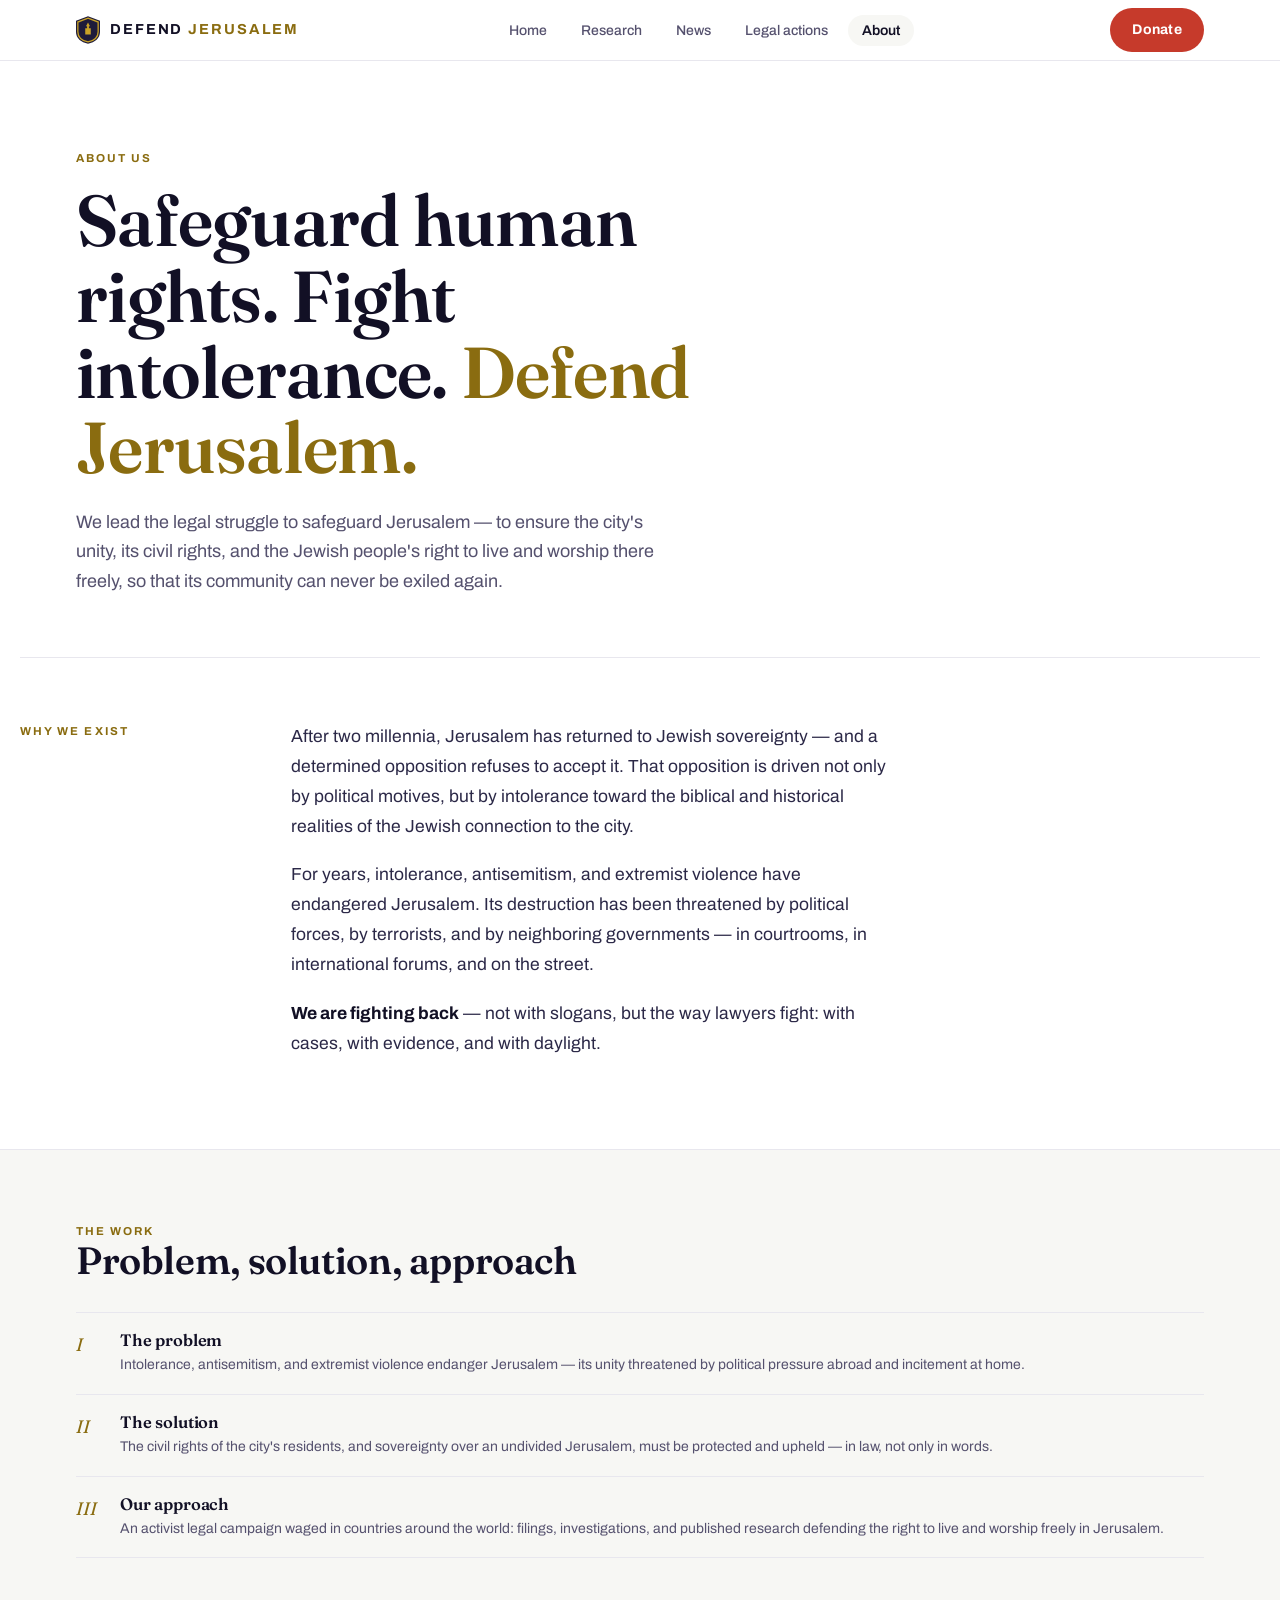
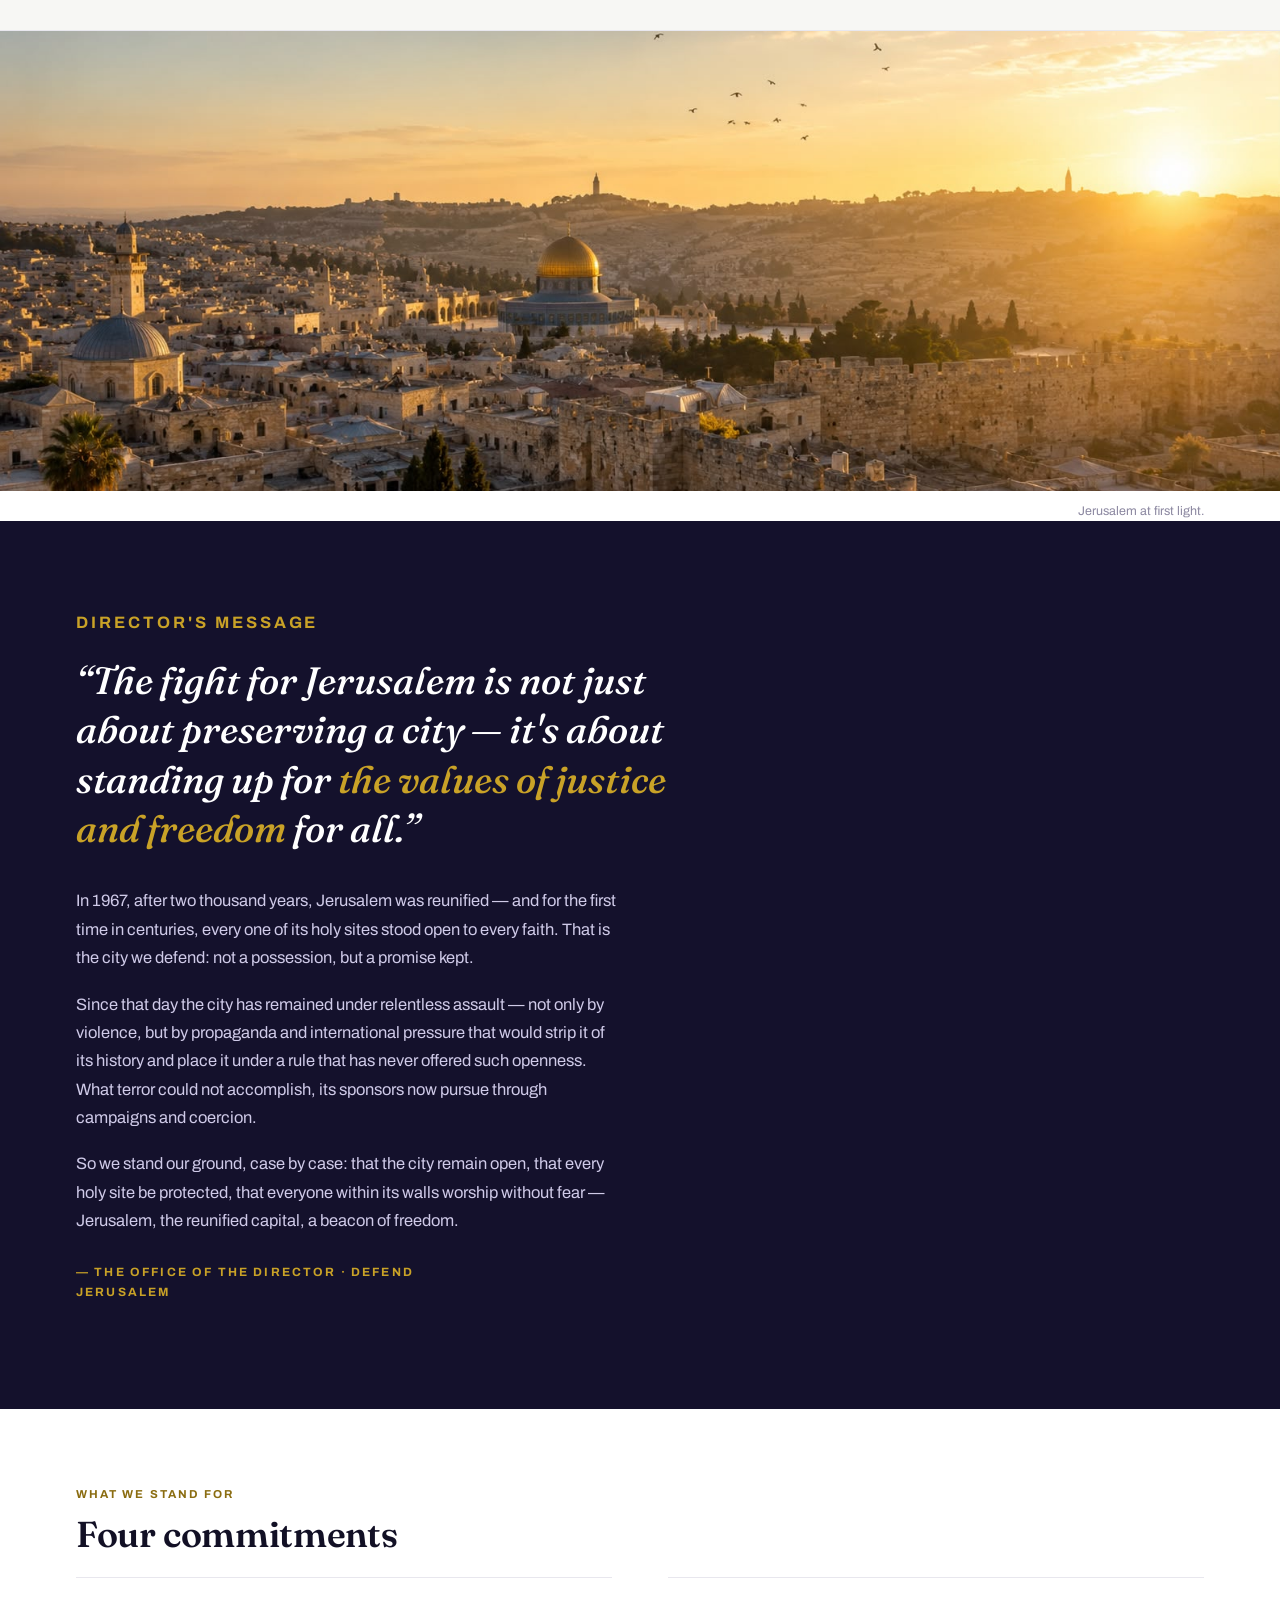
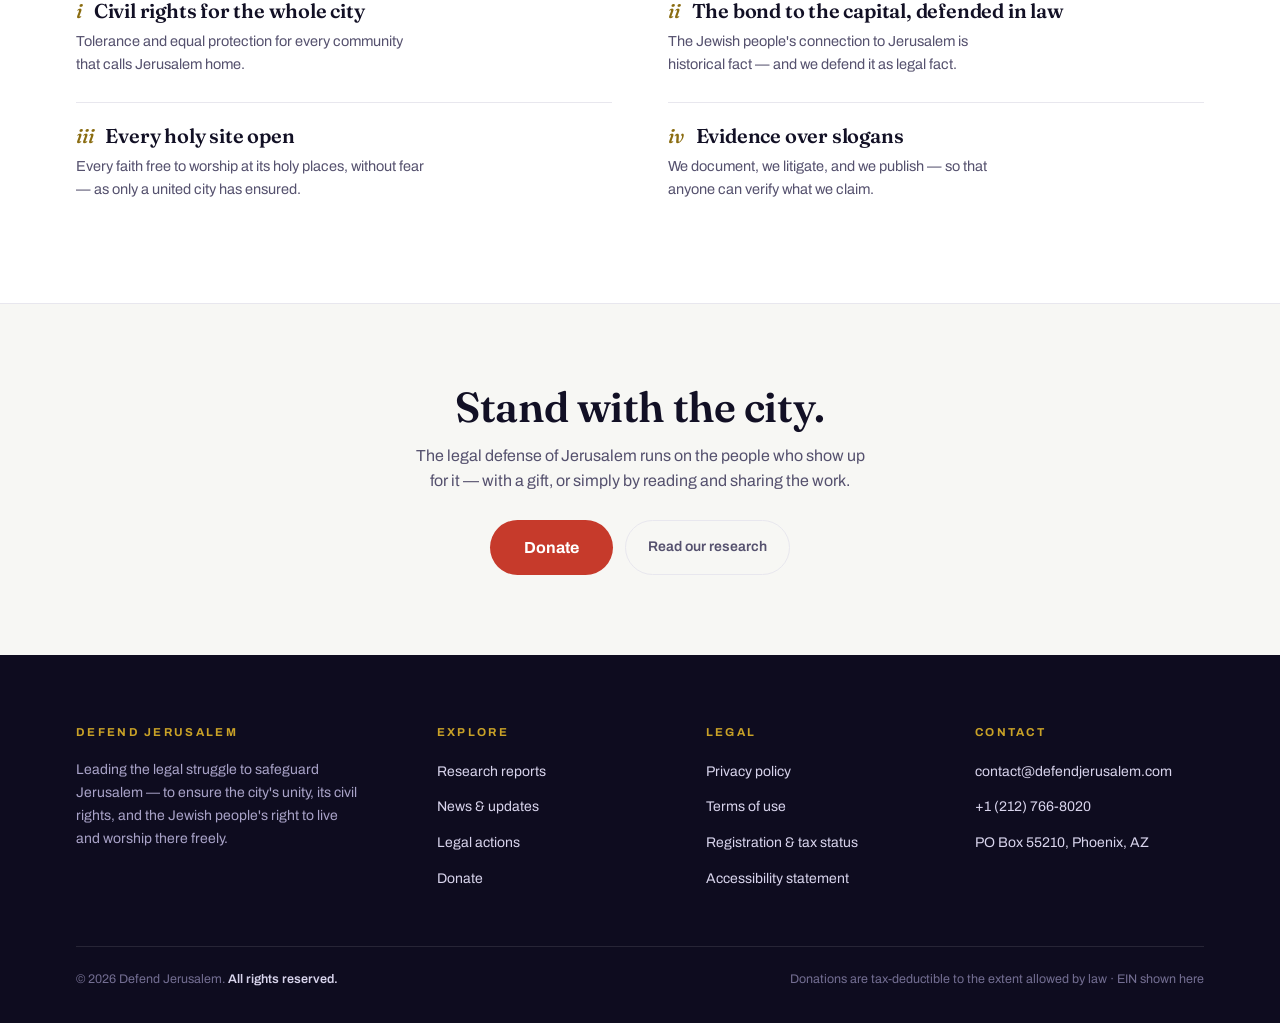
==== about.html @ 0d7dacbf "About page (manifesto, why-we-exist, director's letter, four commitments); research after news on ho" ====
<!-- @dsCard group="Pages" name="About" subtitle="Manifesto opening, why-we-exist, director's letter, four commitments" -->
<!DOCTYPE html>
<html lang="en">
<head>
<meta charset="utf-8">
<meta name="viewport" content="width=device-width, initial-scale=1">
<title>About — Defend Jerusalem</title>
<meta name="description" content="Defend Jerusalem safeguards human rights, fights intolerance, and vigilantly defends Jerusalem — with cases, evidence, and public reporting.">
<link rel="preconnect" href="https://fonts.googleapis.com">
<link rel="preconnect" href="https://fonts.gstatic.com" crossorigin>
<link href="https://fonts.googleapis.com/css2?family=Fraunces:ital,opsz,wght@0,9..144,500;0,9..144,600;1,9..144,500&family=Archivo:wght@400;500;700&display=swap" rel="stylesheet">
<link rel="stylesheet" href="css/dj.css?v=8">
<script>(function(){var B='8';fetch('version.json',{cache:'no-store'}).then(function(r){return r.json()}).then(function(j){if(j.v!==B){var u=new URL(location.href);if(u.searchParams.get('r')!==j.v){u.searchParams.set('r',j.v);location.replace(u)}}}).catch(function(){})})();</script>
</head>
<body>
<a class="skip" href="#main">Skip to content</a>

<header class="masthead">
  <div class="inner">
    <a class="wordmark" href="index.html" aria-label="Defend Jerusalem — home">
      <svg viewBox="0 0 26 30" aria-hidden="true">
        <path d="M13 0 26 5v12c0 7-5.5 11.5-13 13C5.5 28.5 0 24 0 17V5Z" fill="#1E1B3A"/>
        <path d="M13 2.2 24 6.4v10.4c0 5.8-4.6 9.7-11 11.1C6.6 26.5 2 22.6 2 16.8V6.4Z" fill="none" stroke="#C9A227" stroke-width="1.4"/>
        <path d="M10 20v-7h2v-2h-1.2L13 7l2.2 4H14v2h2v7Z" fill="#C9A227"/>
      </svg>
      <b>DEFEND <span>JERUSALEM</span></b>
    </a>
    <nav aria-label="Main">
      <ul class="nav-links">
        <li><a href="index.html">Home</a></li>
        <li><a href="research.html">Research</a></li>
        <li><a href="index.html#news">News</a></li>
        <li><a href="index.html#actions">Legal actions</a></li>
        <li><a href="about.html" aria-current="page">About</a></li>
      </ul>
    </nav>
    <a class="btn-donate" href="donate.html">Donate</a>
    <button class="menu-btn" aria-expanded="false" aria-controls="mobile-nav" aria-label="Open menu">
      <svg viewBox="0 0 20 20" aria-hidden="true"><path d="M2 5h16M2 10h16M2 15h16" stroke="currentColor" stroke-width="2" stroke-linecap="round"/></svg>
    </button>
  </div>
  <nav class="mobile-nav" id="mobile-nav" aria-label="Mobile">
    <ul>
      <li><a href="index.html">Home</a></li>
      <li><a href="research.html">Research</a></li>
      <li><a href="index.html#news">News</a></li>
      <li><a href="index.html#actions">Legal actions</a></li>
      <li><a href="about.html">About</a></li>
      <li><a href="donate.html">Donate</a></li>
    </ul>
  </nav>
</header>

<main id="main">

  <!-- MANIFESTO -->
  <section class="manifesto" aria-labelledby="mh">
    <div class="wrap">
      <p class="kicker">About us</p>
      <h1 id="mh">Safeguard human rights. Fight intolerance. <em>Defend Jerusalem.</em></h1>
      <p class="dek">We lead the legal struggle to safeguard Jerusalem — to ensure the city's unity, its
      civil rights, and the Jewish people's right to live and worship there freely, so that its community
      can never be exiled again.</p>
    </div>
  </section>

  <!-- WHY WE EXIST -->
  <section aria-labelledby="why-h">
    <div class="wrap about-grid">
      <div class="ag-label"><p class="kicker" id="why-h">Why we exist</p></div>
      <div class="prose-a">
        <p>After two millennia, Jerusalem has returned to Jewish sovereignty — and a determined opposition
        refuses to accept it. That opposition is driven not only by political motives, but by intolerance
        toward the biblical and historical realities of the Jewish connection to the city.</p>
        <p>For years, intolerance, antisemitism, and extremist violence have endangered Jerusalem. Its
        destruction has been threatened by political forces, by terrorists, and by neighboring governments —
        in courtrooms, in international forums, and on the street.</p>
        <p><b>We are fighting back</b> — not with slogans, but the way lawyers fight: with cases, with
        evidence, and with daylight.</p>
      </div>
    </div>
  </section>

  <!-- PROBLEM / SOLUTION / APPROACH -->
  <section class="work-band" aria-labelledby="work-h">
    <div class="wrap">
      <div class="section-head">
        <div>
          <p class="kicker">The work</p>
          <h2 id="work-h">Problem, solution, approach</h2>
        </div>
      </div>
      <div class="fund-item">
        <span class="num">I</span>
        <div>
          <h3>The problem</h3>
          <p>Intolerance, antisemitism, and extremist violence endanger Jerusalem — its unity threatened by
          political pressure abroad and incitement at home.</p>
        </div>
      </div>
      <div class="fund-item">
        <span class="num">II</span>
        <div>
          <h3>The solution</h3>
          <p>The civil rights of the city's residents, and sovereignty over an undivided Jerusalem, must be
          protected and upheld — in law, not only in words.</p>
        </div>
      </div>
      <div class="fund-item">
        <span class="num">III</span>
        <div>
          <h3>Our approach</h3>
          <p>An activist legal campaign waged in countries around the world: filings, investigations, and
          published research defending the right to live and worship freely in Jerusalem.</p>
        </div>
      </div>
    </div>
  </section>

  <!-- PHOTO BAND -->
  <figure class="photo-band">
    <img src="img/research-annual-2025.jpg" alt="Morning light over the rooftops and domes of Jerusalem's Old City">
    <figcaption>Jerusalem at first light.</figcaption>
  </figure>

  <!-- DIRECTOR'S LETTER -->
  <section class="letter on-dark" aria-labelledby="letter-h">
    <div class="wrap">
      <p class="kicker" id="letter-h">Director's message</p>
      <blockquote>“The fight for Jerusalem is not just about preserving a city — it's about standing up
      for <em>the values of justice and freedom</em> for all.”</blockquote>
      <p>In 1967, after two thousand years, Jerusalem was reunified — and for the first time in centuries,
      every one of its holy sites stood open to every faith. That is the city we defend: not a possession,
      but a promise kept.</p>
      <p>Since that day the city has remained under relentless assault — not only by violence, but by
      propaganda and international pressure that would strip it of its history and place it under a rule
      that has never offered such openness. What terror could not accomplish, its sponsors now pursue
      through campaigns and coercion.</p>
      <p>So we stand our ground, case by case: that the city remain open, that every holy site be
      protected, that everyone within its walls worship without fear — Jerusalem, the reunified capital,
      a beacon of freedom.</p>
      <p class="sign">— The Office of the Director · Defend Jerusalem</p>
    </div>
  </section>

  <!-- VALUES -->
  <section class="values" aria-labelledby="values-h">
    <div class="wrap">
      <p class="kicker">What we stand for</p>
      <h2 id="values-h" style="font-size:clamp(26px,3.4vw,36px);margin:12px 0 22px">Four commitments</h2>
      <div class="values-grid">
        <div class="v-item">
          <h3><span class="num">i</span>Civil rights for the whole city</h3>
          <p>Tolerance and equal protection for every community that calls Jerusalem home.</p>
        </div>
        <div class="v-item">
          <h3><span class="num">ii</span>The bond to the capital, defended in law</h3>
          <p>The Jewish people's connection to Jerusalem is historical fact — and we defend it as legal fact.</p>
        </div>
        <div class="v-item">
          <h3><span class="num">iii</span>Every holy site open</h3>
          <p>Every faith free to worship at its holy places, without fear — as only a united city has ensured.</p>
        </div>
        <div class="v-item">
          <h3><span class="num">iv</span>Evidence over slogans</h3>
          <p>We document, we litigate, and we publish — so that anyone can verify what we claim.</p>
        </div>
      </div>
    </div>
  </section>

  <!-- CLOSING CTA -->
  <section class="cta-close" aria-labelledby="cta-h">
    <div class="wrap">
      <h2 id="cta-h">Stand with the city.</h2>
      <p>The legal defense of Jerusalem runs on the people who show up for it — with a gift, or simply by
      reading and sharing the work.</p>
      <div class="row">
        <a class="btn-give" href="donate.html">Donate</a>
        <a class="btn-quiet" href="research.html" style="margin-left:0">Read our research</a>
      </div>
    </div>
  </section>

</main>

<footer class="site-footer on-dark">
  <div class="wrap">
    <div class="footer-grid">
      <div>
        <h4>Defend Jerusalem</h4>
        <p class="mission">Leading the legal struggle to safeguard Jerusalem — to ensure the city's unity,
        its civil rights, and the Jewish people's right to live and worship there freely.</p>
      </div>
      <div>
        <h4>Explore</h4>
        <ul>
          <li><a href="research.html">Research reports</a></li>
          <li><a href="index.html#news">News &amp; updates</a></li>
          <li><a href="index.html#actions">Legal actions</a></li>
          <li><a href="donate.html">Donate</a></li>
        </ul>
      </div>
      <div>
        <h4>Legal</h4>
        <ul>
          <li><a href="#">Privacy policy</a></li>
          <li><a href="#">Terms of use</a></li>
          <li><a href="#">Registration &amp; tax status</a></li>
          <li><a href="#">Accessibility statement</a></li>
        </ul>
      </div>
      <div>
        <h4>Contact</h4>
        <ul>
          <li><a href="mailto:contact@defendjerusalem.com">contact@defendjerusalem.com</a></li>
          <li><a href="tel:+12127668020">+1 (212) 766-8020</a></li>
          <li><a href="#">PO Box 55210, Phoenix, AZ</a></li>
        </ul>
      </div>
    </div>
    <div class="footer-legal">
      <span>© 2026 Defend Jerusalem. <b>All rights reserved.</b></span>
      <span>Donations are tax-deductible to the extent allowed by law · EIN shown here</span>
    </div>
  </div>
</footer>

<script src="js/dj.js?v=8"></script>
</body>
</html>
---- css/dj.css ----
/* ==========================================================================
   Defend Jerusalem — redesign mockup · v2 "modern newsroom"
   NYT × Instagram: crisp white, hairline grid, image-first cards, pill
   actions, blur-glass masthead. Editorial serif authority (Fraunces) kept;
   navy & gold demoted to accents; red reserved exclusively for giving.
   ========================================================================== */

/* ---------- tokens ---------- */
:root{
  --bg:        #FFFFFF;
  --bg-tint:   #F7F7F4;   /* alternate sections — a whisper of warmth */
  --ink:       #121025;   /* near-black navy */
  --ink-2:     #55516E;   /* secondary text */
  --ink-3:     #8B87A0;   /* meta text */
  --hairline:  #E8E7EE;
  --navy:      #14112C;   /* dark sections, footer */
  --navy-card: #1D1940;
  --gold-text: #8A6C10;   /* labels & links on white — passes 4.5:1 */
  --gold:      #C9A227;   /* accents on navy */
  --red:       #C63A2B;   /* CAMPAIGN RED — donation actions ONLY */
  --red-deep:  #A82E21;
  --focus:     #8A6C10;

  --serif: "Fraunces", "Baskerville", Georgia, serif;
  --sans:  "Archivo", "Avenir Next", "Helvetica Neue", sans-serif;

  --r:  12px;             /* media & cards */
  --r-lg: 18px;
  --pill: 999px;
  --shadow-1: 0 1px 2px rgba(18,16,37,.05), 0 4px 16px rgba(18,16,37,.06);
  --shadow-2: 0 2px 4px rgba(18,16,37,.06), 0 16px 40px rgba(18,16,37,.12);

  --pad: clamp(20px, 5vw, 56px);
  --maxw: 1240px;
  --measure: 64ch;
}

/* ---------- base ---------- */
*,*::before,*::after{margin:0;padding:0;box-sizing:border-box}
html{scroll-behavior:smooth}
@media (prefers-reduced-motion: reduce){ html{scroll-behavior:auto} }
img{max-width:100%;display:block}
body{
  font-family:var(--sans);font-size:16px;line-height:1.6;
  color:var(--ink);background:var(--bg);
  -webkit-font-smoothing:antialiased;
}
a{color:inherit}
button{font:inherit;cursor:pointer}
a,button{cursor:pointer}
:focus-visible{outline:3px solid var(--focus);outline-offset:2px;border-radius:4px}
.on-dark :focus-visible{outline-color:var(--gold)}
.skip{position:absolute;left:-9999px;top:0;background:var(--navy);color:#fff;padding:10px 18px;z-index:100;border-radius:0 0 8px 0}
.skip:focus{left:0;top:0}

/* ---------- masthead (blur glass) ---------- */
.masthead{
  position:sticky;top:0;z-index:50;
  background:rgba(255,255,255,.86);
  -webkit-backdrop-filter:saturate(1.6) blur(14px);
  backdrop-filter:saturate(1.6) blur(14px);
  border-bottom:1px solid var(--hairline);
}
.masthead .inner{
  max-width:var(--maxw);margin:0 auto;padding:0 var(--pad);
  display:flex;align-items:center;justify-content:space-between;gap:24px;height:60px;
}
.wordmark{display:flex;align-items:center;gap:10px;text-decoration:none}
.wordmark svg{width:24px;height:28px;flex:none}
.wordmark b{font-weight:700;font-size:14.5px;letter-spacing:.13em;color:var(--ink);white-space:nowrap}
.wordmark b span{color:var(--gold-text)}
.nav-links{display:flex;gap:6px;list-style:none}
.nav-links a{
  text-decoration:none;font-size:14px;font-weight:500;color:var(--ink-2);
  padding:8px 14px;border-radius:var(--pill);transition:color .2s,background .2s;
}
.nav-links a:hover{color:var(--ink);background:var(--bg-tint)}
.nav-links a[aria-current="page"]{color:var(--ink);background:var(--bg-tint);font-weight:600}
.btn-donate{
  background:var(--red);color:#fff;text-decoration:none;
  font-weight:700;font-size:14px;letter-spacing:.02em;
  padding:10px 22px;border-radius:var(--pill);border:none;
  transition:background .2s, transform .15s;
  min-height:44px;display:inline-flex;align-items:center;
}
.btn-donate:hover{background:var(--red-deep)}
.btn-donate:active{transform:scale(.97)}
.menu-btn{
  display:none;background:none;border:1px solid var(--hairline);border-radius:var(--pill);
  width:44px;height:44px;align-items:center;justify-content:center;color:var(--ink);
}
.menu-btn svg{width:20px;height:20px}
.mobile-nav{display:none}
.mobile-nav.open{
  display:block;position:absolute;top:60px;left:0;right:0;
  background:rgba(255,255,255,.97);
  -webkit-backdrop-filter:blur(14px);backdrop-filter:blur(14px);
  border-bottom:1px solid var(--hairline);box-shadow:var(--shadow-2);
}
.mobile-nav ul{list-style:none;padding:8px var(--pad) 16px}
.mobile-nav a{
  display:block;padding:14px 4px;text-decoration:none;font-size:16px;font-weight:500;
  color:var(--ink);border-bottom:1px solid var(--hairline);
}
@media (max-width:820px){
  .nav-links{display:none}
  .menu-btn{display:inline-flex}
  .masthead .inner{gap:10px}
  .wordmark{gap:8px}
  .wordmark svg{width:22px;height:26px}
  .wordmark b{font-size:12.5px;letter-spacing:.1em}
  .btn-donate{padding:9px 16px;font-size:13px}
}

/* ---------- shared ---------- */
.wrap{max-width:var(--maxw);margin:0 auto;padding-left:var(--pad);padding-right:var(--pad)}
.kicker{
  font-size:11.5px;font-weight:700;letter-spacing:.18em;text-transform:uppercase;
  color:var(--gold-text);
}
.on-dark .kicker{color:var(--gold)}
h1,h2,h3{font-family:var(--serif);font-weight:600;line-height:1.1;letter-spacing:-.01em;overflow-wrap:break-word}

/* feed-page head (research) */
.feed-head{padding:56px 0 40px;border-bottom:1px solid var(--hairline)}
.feed-head h1{font-size:clamp(30px,4.4vw,46px);margin:12px 0 10px}
.feed-head .dek{font-size:16px;color:var(--ink-2);max-width:56ch}
.section-head{display:flex;align-items:baseline;justify-content:space-between;gap:20px;margin-bottom:30px}
.section-head h2{font-size:clamp(28px,3.4vw,38px)}
.section-head .more{
  font-size:14px;font-weight:600;color:var(--ink-2);text-decoration:none;white-space:nowrap;
  padding:8px 16px;border:1px solid var(--hairline);border-radius:var(--pill);
  transition:border-color .2s,color .2s,background .2s;
}
.section-head .more:hover{color:var(--ink);border-color:var(--ink-3);background:var(--bg-tint)}
.section-head .more.strong{
  background:var(--ink);color:#fff;border-color:var(--ink);
  font-weight:700;padding:11px 22px;box-shadow:var(--shadow-1);
}
.section-head .more.strong:hover{background:var(--navy);border-color:var(--navy);color:#fff}

/* ---------- HERO ---------- */
.hero{
  position:relative;color:#fff;background:var(--navy);
  min-height:min(84vh, 760px);display:flex;align-items:flex-end;
}
.hero .bg{position:absolute;inset:0;background-size:cover;background-position:center}
.hero .scrim{
  position:absolute;inset:0;
  background:
    linear-gradient(90deg, rgba(10,8,26,.58) 0%, rgba(10,8,26,.24) 55%, rgba(10,8,26,.08) 100%),
    linear-gradient(180deg, rgba(10,8,26,.34) 0%, rgba(10,8,26,.18) 40%, rgba(10,8,26,.86) 100%);
}
.hero .inner{position:relative;width:100%;max-width:var(--maxw);margin:0 auto;padding:110px var(--pad) 64px}
.hero .kicker{color:#fff;opacity:.85;display:inline-flex;align-items:center;gap:8px}
.hero .kicker::before{content:"";width:7px;height:7px;border-radius:50%;background:var(--gold);flex:none}
.hero h1{
  font-size:clamp(42px,6.6vw,84px);line-height:1.03;
  max-width:14ch;margin:16px 0 18px;text-shadow:0 2px 28px rgba(10,8,26,.45);
}
.hero p{font-size:clamp(16px,1.6vw,19px);line-height:1.55;max-width:50ch;color:rgba(255,255,255,.92);margin-bottom:30px;text-shadow:0 1px 18px rgba(10,8,26,.5)}
.hero .actions{display:flex;gap:12px;flex-wrap:wrap}
.btn-give{
  background:var(--red);color:#fff;text-decoration:none;font-weight:700;
  font-size:16px;padding:15px 34px;border-radius:var(--pill);
  transition:background .2s,transform .15s;min-height:50px;display:inline-flex;align-items:center;
}
.btn-give:hover{background:var(--red-deep)}
.btn-give:active{transform:scale(.98)}
.btn-ghost{
  color:#fff;text-decoration:none;font-weight:600;font-size:15px;
  padding:14px 28px;border-radius:var(--pill);min-height:50px;display:inline-flex;align-items:center;
  background:rgba(255,255,255,.14);border:1px solid rgba(255,255,255,.5);
  -webkit-backdrop-filter:blur(10px);backdrop-filter:blur(10px);
  transition:background .2s,border-color .2s;
}
.btn-ghost:hover{background:rgba(255,255,255,.24);border-color:#fff}
@media (prefers-reduced-motion: no-preference){
  .hero .inner > *{animation:rise .7s cubic-bezier(.2,.7,.3,1) both}
  .hero .inner > *:nth-child(2){animation-delay:.07s}
  .hero .inner > *:nth-child(3){animation-delay:.14s}
  .hero .inner > *:nth-child(4){animation-delay:.21s}
  @keyframes rise{from{opacity:0;transform:translateY(16px)}to{opacity:1;transform:none}}
}

/* ---------- RESEARCH DESK (latest widget + previously) ---------- */
.research{background:var(--bg);padding:80px 0}
.latest{
  display:grid;grid-template-columns:minmax(210px,270px) 1fr;gap:clamp(22px,3.2vw,44px);
  align-items:center;background:var(--bg);border:1px solid var(--hairline);
  border-radius:var(--r-lg);padding:16px;box-shadow:var(--shadow-1);
}
.latest .report-cover{border-radius:var(--r);max-width:none}
.lt-body{padding:12px 20px 12px 0}
.lt-kicker{margin-bottom:12px}
.lt-actions{display:flex;align-items:center;gap:12px;flex-wrap:wrap}
.lt-actions .btn-quiet{margin-left:0}
@media (max-width:480px){
  .lt-actions{gap:8px}
  .lt-actions .btn-primary{padding:11px 18px;font-size:14px;min-height:44px}
  .lt-actions .btn-quiet{padding:10px 14px;font-size:13px;min-height:44px}
}
.latest .lt-title{font-size:clamp(26px,3vw,36px);max-width:22ch;margin-bottom:12px}
.latest .lede{font-size:16.5px;line-height:1.65;color:var(--ink-2);max-width:56ch;margin-bottom:20px}
.prev{border-top:1px solid var(--hairline);padding-top:24px}
.prev-label{font-size:11.5px;font-weight:700;letter-spacing:.18em;text-transform:uppercase;color:var(--ink-3)}
.prev-list{display:grid;grid-template-columns:repeat(3,1fr);gap:14px;list-style:none;margin-top:14px}
.prev-list a{
  display:flex;gap:14px;align-items:center;text-decoration:none;
  padding:12px;border-radius:var(--r);transition:background .2s;
}
.prev-list a:hover{background:var(--bg-tint)}
.mini-cover{
  width:50px;aspect-ratio:3/4;border-radius:6px;flex:none;position:relative;
  background:linear-gradient(155deg,#241F52 0%,var(--navy) 70%);box-shadow:var(--shadow-1);
}
.mini-cover::after{content:"";position:absolute;left:9px;top:11px;width:16px;height:2px;background:var(--gold);border-radius:2px}
.prev-list .t{font-size:14px;font-weight:600;line-height:1.35;color:var(--ink)}
.prev-list .y{display:block;font-size:12px;font-weight:600;color:var(--ink-3);margin-top:3px}
@media (max-width:900px){
  .latest{grid-template-columns:1fr}
  .latest .report-cover{max-width:260px}
  .lt-body{padding:8px 10px 12px}
  .prev-list{grid-template-columns:1fr;gap:4px}
}
.report-cover{
  aspect-ratio:3/4;max-width:360px;border-radius:var(--r-lg);
  background:
    linear-gradient(175deg, rgba(20,17,44,.38) 0%, rgba(20,17,44,.30) 45%, rgba(20,17,44,.78) 100%),
    url('../img/report-cover.jpg?v=3') center/cover,
    linear-gradient(155deg, #241F52 0%, var(--navy) 65%);
  color:#fff;padding:30px 28px;display:flex;flex-direction:column;justify-content:space-between;
  box-shadow:var(--shadow-2);
  transition:transform .25s cubic-bezier(.2,.7,.3,1), box-shadow .25s;
}
a:hover > .report-cover{transform:translateY(-4px)}
.report-cover .rc-kicker{font-size:11px;font-weight:700;letter-spacing:.24em;color:var(--gold)}
.report-cover h3{font-size:clamp(22px,2.2vw,27px);line-height:1.18;font-weight:600}
.report-cover .rc-foot{display:flex;justify-content:space-between;align-items:center;gap:10px;font-size:10px;letter-spacing:.07em;color:rgba(255,255,255,.65)}
.report-cover .rc-foot span{white-space:nowrap}
.report-cover .rc-rule{height:2px;background:var(--gold);width:44px;margin:14px 0 0;border-radius:2px}
.feature h2{font-size:clamp(30px,3.6vw,42px);margin:14px 0 14px;max-width:18ch}
.feature .lede{font-size:17px;line-height:1.65;color:var(--ink-2);max-width:56ch;margin-bottom:24px}
.chapter-list{list-style:none;margin-bottom:28px;border-top:1px solid var(--hairline)}
.chapter-list li{border-bottom:1px solid var(--hairline)}
.chapter-list a{
  display:flex;gap:16px;align-items:baseline;text-decoration:none;padding:12px 6px;
  border-radius:8px;transition:background .15s;
}
.chapter-list a:hover{background:var(--bg-tint)}
.chapter-list .num{font-family:var(--serif);font-style:italic;color:var(--gold-text);font-size:15px;flex:none;width:22px}
.chapter-list .t{font-size:15px;font-weight:500}
.btn-primary{
  background:var(--ink);color:#fff;text-decoration:none;font-weight:600;font-size:15px;
  padding:13px 28px;border-radius:var(--pill);display:inline-flex;align-items:center;min-height:48px;
  transition:background .2s;border:none;
}
.btn-primary:hover{background:var(--navy)}
.btn-quiet{
  color:var(--ink-2);text-decoration:none;font-weight:600;font-size:14px;margin-left:16px;
  padding:12px 22px;border:1px solid var(--hairline);border-radius:var(--pill);
  display:inline-flex;align-items:center;transition:color .2s,border-color .2s;
}
.btn-quiet:hover{color:var(--ink);border-color:var(--ink-3)}
@media (max-width:820px){
  .report-cover{max-width:280px}
}

/* ---------- FEATURED CASE FILE (homepage docket) ---------- */
.case-card{
  display:block;position:relative;text-decoration:none;
  background:var(--bg);border-radius:var(--r-lg);box-shadow:var(--shadow-2);
  padding:30px 34px 0;margin-bottom:34px;overflow:hidden;
  transition:transform .25s cubic-bezier(.2,.7,.3,1),box-shadow .25s;
}
.case-card:hover{transform:translateY(-3px)}
.case-card .cc-rubric{
  font-size:11px;font-weight:700;letter-spacing:.18em;text-transform:uppercase;
  color:var(--gold-text);margin-bottom:14px;
}
.case-card .cc-rubric b{color:var(--ink);font-weight:700}
.case-card h3{font-size:clamp(24px,2.8vw,32px);color:var(--ink);margin-bottom:10px;max-width:20ch}
.case-card .cc-demand{font-size:15.5px;line-height:1.6;color:var(--ink-2);max-width:58ch;margin-bottom:24px}
.case-fields{
  display:grid;grid-template-columns:repeat(3,1fr);
  border-top:1px solid var(--hairline);margin:0 -34px;padding:0 34px;
}
.case-fields > div{padding:16px 0 20px;border-right:1px solid var(--hairline);padding-right:20px}
.case-fields > div + div{padding-left:20px}
.case-fields > div:last-child{border-right:none}
.case-fields .fl{
  display:block;font-size:10.5px;font-weight:700;letter-spacing:.16em;
  text-transform:uppercase;color:var(--ink-3);margin-bottom:4px;
}
.case-fields .fv{font-size:14.5px;font-weight:600;color:var(--ink)}
.stamp{
  position:absolute;top:26px;right:30px;transform:rotate(-5deg);
  border:2px solid rgba(138,108,16,.65);border-radius:6px;
  padding:7px 14px 6px;pointer-events:none;
  font-size:11px;font-weight:700;letter-spacing:.2em;text-transform:uppercase;
  color:rgba(138,108,16,.85);
  box-shadow:inset 0 0 0 1.5px var(--bg), inset 0 0 0 2.5px rgba(138,108,16,.35);
}
@media (max-width:820px){
  .case-card{padding:24px 22px 0}
  .case-fields{grid-template-columns:1fr;margin:0 -22px;padding:0 22px}
  .case-fields > div{border-right:none;border-bottom:1px solid var(--hairline);padding:12px 0}
  .case-fields > div + div{padding-left:0}
  .case-fields > div:last-child{border-bottom:none}
  .stamp{position:static;display:inline-block;margin-bottom:14px;transform:rotate(-3deg)}
}

/* ---------- DOCKET LEDGER (homepage) ---------- */
.ledger{list-style:none;border-top:1px solid rgba(255,255,255,.16)}
.ledger li{border-bottom:1px solid rgba(255,255,255,.09)}
.ledger a{
  display:grid;grid-template-columns:64px 1fr 28px;gap:18px;align-items:center;
  padding:19px 10px;text-decoration:none;border-radius:10px;
  transition:background .2s,padding-left .2s;
}
.ledger a:hover{background:rgba(255,255,255,.05);padding-left:16px}
@media (prefers-reduced-motion: reduce){.ledger a:hover{padding-left:10px}}
.ledger .no{
  font-family:var(--serif);font-style:italic;font-size:17px;color:var(--gold);
  font-variant-numeric:tabular-nums;
}
.ledger .t{font-size:17.5px;font-weight:500;line-height:1.35;color:#F2F0FA}
.ledger .tgt{font-weight:600;color:#F2F0FA}
.ledger .dm{font-weight:400;color:#A9A3C8}
.ledger .meta{
  display:block;margin-top:5px;font-size:11px;font-weight:700;
  letter-spacing:.16em;text-transform:uppercase;color:#8B85AE;
}
.ledger .meta b{color:var(--gold);font-weight:700}
.ledger .arr{color:var(--gold);opacity:0;transition:opacity .2s;font-size:18px;text-align:right}
.ledger a:hover .arr{opacity:1}
.ledger-note{font-size:12px;color:#736E92;margin-top:16px}
@media (max-width:680px){
  .ledger a{grid-template-columns:48px 1fr;gap:12px;padding:16px 6px}
  .ledger a:hover{padding-left:6px}
  .ledger .arr{display:none}
  .ledger .no{font-size:13px;white-space:nowrap}
  .ledger .t{font-size:16px}
}

/* ---------- NEWS — lead + card grid ---------- */
.news{background:var(--bg-tint);padding:80px 0;border-top:1px solid var(--hairline);border-bottom:1px solid var(--hairline)}
.thumb{overflow:hidden;border-radius:var(--r);background:#EDECE7;position:relative}
.thumb img{width:100%;height:100%;object-fit:cover;display:block;transition:transform .4s cubic-bezier(.2,.7,.3,1)}
a:hover .thumb img{transform:scale(1.03)}
@media (prefers-reduced-motion: reduce){a:hover .thumb img{transform:none}}
.thumb.missing::after{
  content:"image slot — " attr(data-slot);
  position:absolute;inset:0;display:flex;align-items:center;justify-content:center;
  font-size:12px;letter-spacing:.08em;text-transform:uppercase;color:var(--ink-3);
  background:repeating-linear-gradient(45deg,#F2F1EC 0 14px,#EAE9E3 14px 28px);
}
.news-lead{margin-bottom:34px;position:relative}
.news-card{position:relative}
.share{
  position:absolute;top:26px;right:26px;z-index:2;width:40px;height:40px;border-radius:50%;
  background:rgba(255,255,255,.92);border:1px solid var(--hairline);
  -webkit-backdrop-filter:blur(8px);backdrop-filter:blur(8px);
  display:flex;align-items:center;justify-content:center;color:var(--ink);
  box-shadow:var(--shadow-1);transition:transform .15s,background .2s;
}
.share:hover{transform:scale(1.08);background:#fff}
.share svg{width:15px;height:15px}
.share[data-tip]::after{
  content:attr(data-tip);position:absolute;right:calc(100% + 8px);top:50%;transform:translateY(-50%);
  background:var(--ink);color:#fff;font-size:11px;font-weight:600;
  padding:5px 10px;border-radius:6px;white-space:nowrap;
}
.news-card .share{top:22px;right:22px;width:36px;height:36px}
.see-more{display:flex;justify-content:center;margin-top:30px}
.btn-more{
  background:#fff;border:1px solid var(--hairline);border-radius:var(--pill);
  padding:13px 34px;font-weight:600;font-size:14.5px;color:var(--ink);
  box-shadow:var(--shadow-1);transition:border-color .2s,background .2s;min-height:48px;
}
.btn-more:hover{border-color:var(--ink-3);background:var(--bg-tint)}
.news-lead a{
  display:grid;grid-template-columns:1.35fr 1fr;gap:clamp(22px,3.4vw,44px);align-items:center;
  text-decoration:none;background:var(--bg);border:1px solid var(--hairline);border-radius:var(--r-lg);
  padding:14px;box-shadow:var(--shadow-1);transition:box-shadow .25s,transform .25s;
}
.news-lead a:hover{box-shadow:var(--shadow-2);transform:translateY(-2px)}
.news-lead .thumb{aspect-ratio:16/10;border-radius:var(--r)}
.news-lead .body{padding:10px 18px 10px 4px}
.news-lead time{font-size:12px;font-weight:700;letter-spacing:.1em;color:var(--gold-text);text-transform:uppercase}
.news-lead h3{font-size:clamp(24px,2.8vw,34px);line-height:1.14;margin:10px 0 12px}
.news-lead .dek{font-size:15.5px;line-height:1.6;color:var(--ink-2);max-width:46ch;margin-bottom:14px}
.news-lead .by{font-size:13px;font-weight:600;color:var(--ink-3)}
.news-cards{display:grid;grid-template-columns:repeat(3,1fr);gap:22px;list-style:none}
.news-card a{
  display:flex;flex-direction:column;gap:0;text-decoration:none;height:100%;
  background:var(--bg);border:1px solid var(--hairline);border-radius:var(--r-lg);
  padding:12px;box-shadow:var(--shadow-1);transition:box-shadow .25s,transform .25s;
}
.news-card a:hover{box-shadow:var(--shadow-2);transform:translateY(-2px)}
.news-card .thumb{aspect-ratio:16/10;margin-bottom:14px}
.news-card time{font-size:11.5px;font-weight:700;letter-spacing:.1em;color:var(--gold-text);text-transform:uppercase;padding:0 6px}
.news-card h3{font-size:19px;line-height:1.3;font-weight:600;margin:6px 0 10px;padding:0 6px}
.news-card .by{font-size:12.5px;font-weight:600;color:var(--ink-3);padding:0 6px 6px;margin-top:auto}
.news-card .txt{display:contents}
@media (max-width:900px){
  .news-lead a{grid-template-columns:1fr}
  .news-lead .body{padding:6px 10px 12px}
  /* compact feed rows — several stories per screen, fast flick-through */
  .news-cards{grid-template-columns:1fr;gap:0;border-top:1px solid var(--hairline);margin-top:4px}
  .news-card a{
    flex-direction:row;align-items:center;gap:14px;
    background:transparent;border:none;border-bottom:1px solid var(--hairline);
    border-radius:0;box-shadow:none;padding:14px 2px;
  }
  .news-card a:hover{box-shadow:none;transform:none}
  .news-card .thumb{width:98px;flex:none;aspect-ratio:3/2;margin-bottom:0;border-radius:10px}
  .news-card .txt{display:block;flex:1;min-width:0}
  .news-card time{padding:0;font-size:10.5px}
  .news-card h3{font-size:15.5px;line-height:1.3;margin:3px 0 0;padding:0}
  .news-card .by{display:none}
  .news-card a{padding-right:46px}
  .news-card .share{
    top:50%;right:0;transform:translateY(-50%);width:38px;height:38px;
    background:transparent;border:none;box-shadow:none;color:var(--ink-3);
  }
  .news-card .share:hover{transform:translateY(-50%) scale(1.08)}
  .see-more{margin-top:20px}
  .btn-more{width:100%;max-width:420px}
}

/* ---------- DOCKET ---------- */
.docket{background:var(--navy);color:#fff;padding:80px 0}
.docket .section-head h2{color:#fff}
.docket .section-head .more{color:rgba(255,255,255,.8);border-color:rgba(255,255,255,.22)}
.docket .section-head .more:hover{color:#fff;border-color:rgba(255,255,255,.6);background:rgba(255,255,255,.06)}
.docket-grid{display:grid;grid-template-columns:repeat(3,1fr);gap:20px}
.docket-card{
  background:var(--navy-card);border:1px solid rgba(255,255,255,.08);border-radius:var(--r-lg);
  padding:26px 24px 28px;transition:transform .25s,border-color .25s;
}
.docket-card:hover{transform:translateY(-3px);border-color:rgba(201,162,39,.45)}
.docket-card .no{
  display:inline-block;font-size:11px;font-weight:700;letter-spacing:.12em;text-transform:uppercase;
  color:var(--gold);background:rgba(201,162,39,.14);border-radius:var(--pill);
  padding:5px 12px;margin-bottom:16px;
}
.docket-card h3{font-size:18.5px;font-weight:500;line-height:1.35;margin-bottom:10px;color:#F2F0FA}
.docket-card p{font-size:14px;line-height:1.55;color:#A9A3C8}
@media (max-width:820px){.docket-grid{grid-template-columns:1fr}}

/* ---------- QUOTE ---------- */
.quote-band{background:var(--bg);padding:96px 0;text-align:center;position:relative}
.quote-band .rule{
  font-family:var(--serif);font-size:72px;line-height:.6;color:var(--gold);
  width:auto;height:auto;background:none;margin:0 auto 18px;
}
.quote-band .rule::before{content:"\201C"}
.quote-band blockquote{
  font-family:var(--serif);font-style:italic;font-weight:500;
  font-size:clamp(24px,3.6vw,40px);line-height:1.3;color:var(--ink);
  max-width:28ch;margin:0 auto 20px;
}
.quote-band blockquote em{color:var(--gold-text);font-style:italic}
.quote-band cite{font-style:normal;font-size:12.5px;font-weight:700;letter-spacing:.2em;color:var(--ink-3);text-transform:uppercase}

/* ---------- NEWSLETTER ---------- */
.newsletter{background:var(--bg-tint);border-top:1px solid var(--hairline);padding:72px 0}
.newsletter .grid{display:grid;grid-template-columns:1fr 1fr;gap:44px;align-items:center}
.newsletter h2{font-size:clamp(26px,3vw,34px);margin:12px 0 10px}
.newsletter p{color:var(--ink-2);font-size:15px;max-width:46ch}
.nl-form{display:grid;gap:12px}
.nl-form label{font-size:13px;font-weight:600}
.nl-row{display:flex;gap:10px}
.nl-form input[type="email"]{
  flex:1;font:inherit;padding:13px 20px;border:1px solid var(--hairline);border-radius:var(--pill);
  background:#fff;min-height:50px;
}
.nl-form input[type="email"]:focus{border-color:var(--gold-text);outline:none;box-shadow:0 0 0 3px rgba(138,108,16,.15)}
.nl-form .btn-primary{justify-self:start}
.nl-consent{display:flex;gap:10px;align-items:flex-start;font-size:13px;color:var(--ink-2)}
.nl-consent input{width:18px;height:18px;margin-top:1px;accent-color:var(--ink)}
.nl-consent a{color:var(--gold-text)}
@media (max-width:820px){.newsletter .grid{grid-template-columns:1fr}.nl-row{flex-direction:column}}

/* ---------- FOOTER ---------- */
.site-footer{background:#0E0C1F;color:#A9A3C8;padding:68px 0 34px}
.footer-grid{display:grid;grid-template-columns:1.4fr 1fr 1fr 1fr;gap:40px;margin-bottom:46px}
.site-footer h4{
  font-size:11.5px;font-weight:700;letter-spacing:.2em;text-transform:uppercase;
  color:var(--gold);margin-bottom:16px;
}
.site-footer .mission{font-size:14px;line-height:1.65;max-width:36ch}
.site-footer ul{list-style:none}
.site-footer li{margin-bottom:10px}
.site-footer a{color:#D8D4EC;text-decoration:none;font-size:14px;transition:color .2s}
.site-footer a:hover{color:var(--gold)}
.footer-legal{
  border-top:1px solid rgba(255,255,255,.1);padding-top:22px;
  display:flex;justify-content:space-between;gap:16px;flex-wrap:wrap;
  font-size:12.5px;color:#736E92;
}
.footer-legal b{color:#D8D4EC;font-weight:600}
@media (max-width:820px){.footer-grid{grid-template-columns:1fr 1fr}}
@media (max-width:520px){.footer-grid{grid-template-columns:1fr}}

/* ---------- DONATE ---------- */
.donate-hero{background:var(--navy);color:#fff;padding:64px 0 56px}
.donate-hero h1{font-size:clamp(34px,4.6vw,56px);max-width:18ch;margin:14px 0 14px}
.donate-hero p{font-size:17px;line-height:1.6;color:rgba(255,255,255,.78);max-width:56ch}
.donate-body{padding:64px 0 88px;background:var(--bg-tint)}
.donate-grid{display:grid;grid-template-columns:1.05fr .95fr;gap:clamp(28px,4vw,64px);align-items:start}
.give-card{
  background:#fff;border:1px solid var(--hairline);border-radius:var(--r-lg);
  padding:30px 30px 34px;box-shadow:var(--shadow-2);
}
.give-card h2{font-size:24px;margin-bottom:20px}
.freq{
  display:grid;grid-template-columns:1fr 1fr;gap:4px;background:var(--bg-tint);
  border:1px solid var(--hairline);border-radius:var(--pill);padding:4px;margin-bottom:22px;
}
.freq button{
  background:transparent;border:none;padding:11px;font-weight:600;font-size:15px;color:var(--ink-2);
  min-height:46px;border-radius:var(--pill);transition:background .2s,color .2s;
}
.freq button[aria-pressed="true"]{background:var(--ink);color:#fff}
.amounts{display:grid;grid-template-columns:repeat(4,1fr);gap:10px;margin-bottom:14px}
.amounts button{
  border:1.5px solid var(--hairline);border-radius:var(--r);background:#fff;
  font-weight:700;font-size:17px;font-variant-numeric:tabular-nums;
  padding:13px 0;min-height:54px;color:var(--ink);transition:border-color .15s,background .15s;
}
.amounts button:hover{border-color:var(--ink-3)}
.amounts button[aria-pressed="true"]{border-color:var(--red);background:#FDF1EF;color:var(--red-deep)}
.amounts .chai{position:relative}
.amounts .chai::after{
  content:"× chai";position:absolute;bottom:5px;left:0;right:0;
  font-size:9.5px;font-weight:600;letter-spacing:.08em;color:var(--gold-text);
}
.custom-amount{display:flex;align-items:center;gap:10px;margin-bottom:22px}
.custom-amount label{font-size:14px;font-weight:600;white-space:nowrap}
.custom-amount .field{position:relative;flex:1}
.custom-amount .field span{position:absolute;left:16px;top:50%;transform:translateY(-50%);color:var(--ink-2);font-weight:600}
.custom-amount input{
  width:100%;font:inherit;font-weight:600;padding:12px 14px 12px 30px;
  border:1.5px solid var(--hairline);border-radius:var(--r);min-height:48px;
}
.custom-amount input:focus{border-color:var(--red);outline:none;box-shadow:0 0 0 3px rgba(198,58,43,.14)}
.give-fields{display:grid;grid-template-columns:1fr 1fr;gap:12px;margin-bottom:22px}
.give-fields label{font-size:13px;font-weight:600;display:block;margin-bottom:5px}
.give-fields input{
  width:100%;font:inherit;padding:12px 14px;border:1.5px solid var(--hairline);border-radius:var(--r);min-height:46px;
}
.give-fields input:focus{border-color:var(--gold-text);outline:none;box-shadow:0 0 0 3px rgba(138,108,16,.13)}
.btn-give-big{
  width:100%;background:var(--red);color:#fff;border:none;border-radius:var(--pill);
  font-weight:700;font-size:17px;padding:16px;min-height:56px;
  transition:background .2s,transform .15s;
}
.btn-give-big:hover{background:var(--red-deep)}
.btn-give-big:active{transform:scale(.99)}
.secure-note{display:flex;gap:8px;align-items:center;justify-content:center;margin-top:14px;font-size:12.5px;color:var(--ink-2)}
.secure-note svg{width:14px;height:14px;flex:none}
.funds h2{font-size:24px;margin:12px 0 20px}
.fund-item{display:flex;gap:18px;padding:18px 0;border-top:1px solid var(--hairline)}
.fund-item:last-of-type{border-bottom:1px solid var(--hairline)}
.fund-item .num{font-family:var(--serif);font-style:italic;font-size:18px;color:var(--gold-text);flex:none;width:26px}
.fund-item h3{font-size:16.5px;font-weight:600;margin-bottom:5px}
.fund-item p{font-size:14px;line-height:1.55;color:var(--ink-2)}
.transparency{
  margin-top:24px;background:#fff;border:1px solid var(--hairline);border-left:3px solid var(--gold);
  border-radius:0 var(--r) var(--r) 0;padding:16px 18px;font-size:13.5px;line-height:1.6;color:var(--ink-2);
}
.transparency b{color:var(--ink)}
@media (max-width:900px){
  .donate-grid{grid-template-columns:1fr}
  .give-fields{grid-template-columns:1fr}
  .amounts{grid-template-columns:repeat(2,1fr)}
}

/* ---------- REPORT ---------- */
.report-hero{background:var(--navy);color:#fff;padding:72px 0 60px}
.report-hero .rk{display:flex;align-items:center;gap:14px;margin-bottom:18px}
.report-hero h1{font-size:clamp(32px,4.8vw,58px);max-width:22ch;margin-bottom:18px}
.report-hero .meta-row{
  display:flex;gap:24px;flex-wrap:wrap;font-size:13px;letter-spacing:.05em;
  color:rgba(255,255,255,.6);text-transform:uppercase;margin-bottom:28px;
}
.report-hero .meta-row b{color:var(--gold);font-weight:600}
.report-hero .actions{display:flex;gap:12px;flex-wrap:wrap}
.btn-gold{
  background:var(--gold);color:var(--navy);text-decoration:none;font-weight:700;font-size:15px;
  padding:13px 28px;border-radius:var(--pill);min-height:48px;display:inline-flex;align-items:center;
  transition:filter .2s;
}
.btn-gold:hover{filter:brightness(1.08)}
.report-layout{display:grid;grid-template-columns:250px 1fr;gap:clamp(28px,4vw,64px);padding:64px 0 90px}
.toc{position:sticky;top:84px;align-self:start}
.toc h2{font-family:var(--sans);font-size:11.5px;font-weight:700;letter-spacing:.2em;text-transform:uppercase;color:var(--ink-3);margin-bottom:14px}
.toc ol{list-style:none;border-left:2px solid var(--hairline)}
.toc a{
  display:block;text-decoration:none;font-size:14px;color:var(--ink-2);
  padding:8px 0 8px 16px;margin-left:-2px;border-left:2px solid transparent;
  transition:color .15s,border-color .15s;
}
.toc a:hover{color:var(--ink)}
.toc a.current{color:var(--ink);border-color:var(--gold);font-weight:600}
.toc .dl{margin-top:22px;font-size:13.5px;color:var(--ink-2)}
.toc .dl a{border:none;padding:0;color:var(--gold-text);font-weight:600;display:inline}
.prose{max-width:var(--measure)}
.prose .dropcap::first-letter{
  font-family:var(--serif);float:left;font-size:64px;line-height:.9;
  padding:6px 12px 0 0;color:var(--gold-text);font-weight:600;
}
.prose h2{font-size:clamp(24px,2.6vw,30px);margin:44px 0 16px}
.prose h2 .cnum{font-style:italic;color:var(--gold-text);margin-right:12px;font-weight:500}
.prose p{font-size:17.5px;line-height:1.75;margin-bottom:20px;color:#2B2847}
.prose .pullquote{
  border:none;margin:36px 0;padding:0 0 0 26px;border-left:3px solid var(--gold);
  font-family:var(--serif);font-style:italic;font-size:clamp(20px,2.2vw,25px);
  line-height:1.45;color:var(--ink);
}
.prose .footnote{font-size:13px;color:var(--ink-2);border-top:1px solid var(--hairline);padding-top:12px;margin-top:34px}
.prose .footnote b{color:var(--gold-text)}
.note-tag{
  display:inline-block;background:var(--bg-tint);border:1px solid var(--hairline);border-radius:8px;
  font-size:11px;font-weight:600;letter-spacing:.1em;text-transform:uppercase;
  color:var(--ink-2);padding:5px 14px;margin-bottom:26px;line-height:1.6;
}
.continue-block{
  margin-top:48px;background:var(--bg-tint);border:1px solid var(--hairline);
  border-radius:var(--r-lg);padding:26px 28px;
}
.cb-label{
  font-size:11.5px;font-weight:700;letter-spacing:.18em;text-transform:uppercase;
  color:var(--gold-text);margin-bottom:12px;
}
.cb-list{list-style:none;margin-bottom:20px}
.cb-list li{
  font-family:var(--serif);font-size:18px;font-weight:500;color:var(--ink);
  padding:9px 0;border-bottom:1px solid var(--hairline);
}
.cb-list li:last-child{border-bottom:none}
.cb-list .num{font-style:italic;color:var(--gold-text);margin-right:14px}
.related{background:var(--bg-tint);border-top:1px solid var(--hairline);padding:64px 0 76px}
.related .docket-card{background:#fff;border:1px solid var(--hairline)}
.related .docket-card .no{color:var(--gold-text);background:rgba(138,108,16,.1)}
.related .docket-card h3{color:var(--ink)}
.related .docket-card p{color:var(--ink-2)}
.related .docket-card:hover{border-color:var(--gold)}
@media (max-width:900px){
  .report-layout{grid-template-columns:1fr;gap:36px}
  .toc{position:static}
  .toc ol{display:flex;flex-wrap:wrap;gap:2px 18px;border:none}
  .toc a{border:none;padding:6px 0}
}

/* ---------- ABOUT page ---------- */
.manifesto{padding:88px 0 60px}
.manifesto h1{font-size:clamp(38px,6vw,72px);line-height:1.05;max-width:16ch;margin:16px 0 22px}
.manifesto h1 em{font-style:normal;color:var(--gold-text)}
.manifesto .dek{font-size:18px;line-height:1.65;color:var(--ink-2);max-width:58ch}
.about-grid{display:grid;grid-template-columns:220px 1fr;gap:clamp(28px,4vw,56px);padding:64px 0 72px;border-top:1px solid var(--hairline)}
.ag-label{position:sticky;top:84px;align-self:start}
.about-grid .prose-a p{font-size:17.5px;line-height:1.72;color:#2B2847;max-width:60ch;margin-bottom:18px}
.about-grid .prose-a b{color:var(--ink)}
.work-band{background:var(--bg-tint);border-top:1px solid var(--hairline);border-bottom:1px solid var(--hairline);padding:72px 0}
.photo-band{margin:0}
.photo-band img{width:100%;height:clamp(260px,44vw,460px);object-fit:cover;display:block}
.photo-band figcaption{font-size:12.5px;color:var(--ink-3);text-align:right;padding:10px var(--pad) 0;max-width:var(--maxw);margin:0 auto}
.letter{background:var(--navy);color:#fff;padding:88px 0}
.letter blockquote{
  font-family:var(--serif);font-style:italic;font-weight:500;
  font-size:clamp(24px,3.4vw,38px);line-height:1.3;max-width:26ch;margin:18px 0 34px;
}
.letter blockquote em{font-style:italic;color:var(--gold)}
.letter p{font-size:16.5px;line-height:1.72;color:#CFCAE8;max-width:60ch;margin-bottom:18px}
.letter .sign{font-size:12px;font-weight:700;letter-spacing:.18em;text-transform:uppercase;color:var(--gold);margin-top:26px}
.values{padding:76px 0}
.values-grid{display:grid;grid-template-columns:1fr 1fr;gap:0 56px;margin-top:8px}
.v-item{border-top:1px solid var(--hairline);padding:22px 0 26px}
.v-item h3{font-size:20px;margin-bottom:8px}
.v-item h3 .num{font-style:italic;color:var(--gold-text);margin-right:12px;font-weight:500}
.v-item p{font-size:14.5px;line-height:1.6;color:var(--ink-2);max-width:44ch}
.cta-close{background:var(--bg-tint);border-top:1px solid var(--hairline);padding:80px 0;text-align:center}
.cta-close h2{font-size:clamp(28px,4.2vw,42px);margin-bottom:12px}
.cta-close p{color:var(--ink-2);max-width:52ch;margin:0 auto 26px}
.cta-close .row{display:flex;gap:12px;justify-content:center;flex-wrap:wrap}
@media (max-width:820px){
  .about-grid{grid-template-columns:1fr;gap:18px}
  .ag-label{position:static}
  .values-grid{grid-template-columns:1fr}
}

/* ---------- design-system helpers ---------- */
.ds-section{padding:44px 0;border-bottom:1px solid var(--hairline)}
.ds-swatches{display:grid;grid-template-columns:repeat(auto-fit,minmax(150px,1fr));gap:14px}
.ds-swatch{border:1px solid var(--hairline);border-radius:var(--r);overflow:hidden;background:#fff}
.ds-swatch .c{height:74px}
.ds-swatch .l{padding:10px 12px;font-size:12.5px;line-height:1.5}
.ds-swatch .l b{display:block;font-size:13px}
.ds-type-row{padding:14px 0;border-bottom:1px dashed var(--hairline)}
.ds-note{font-size:13px;color:var(--ink-2);margin-top:10px}
ul.tight{margin:1mm 0 1.5mm 4.5mm}
ul.tight li{margin-bottom:6px}
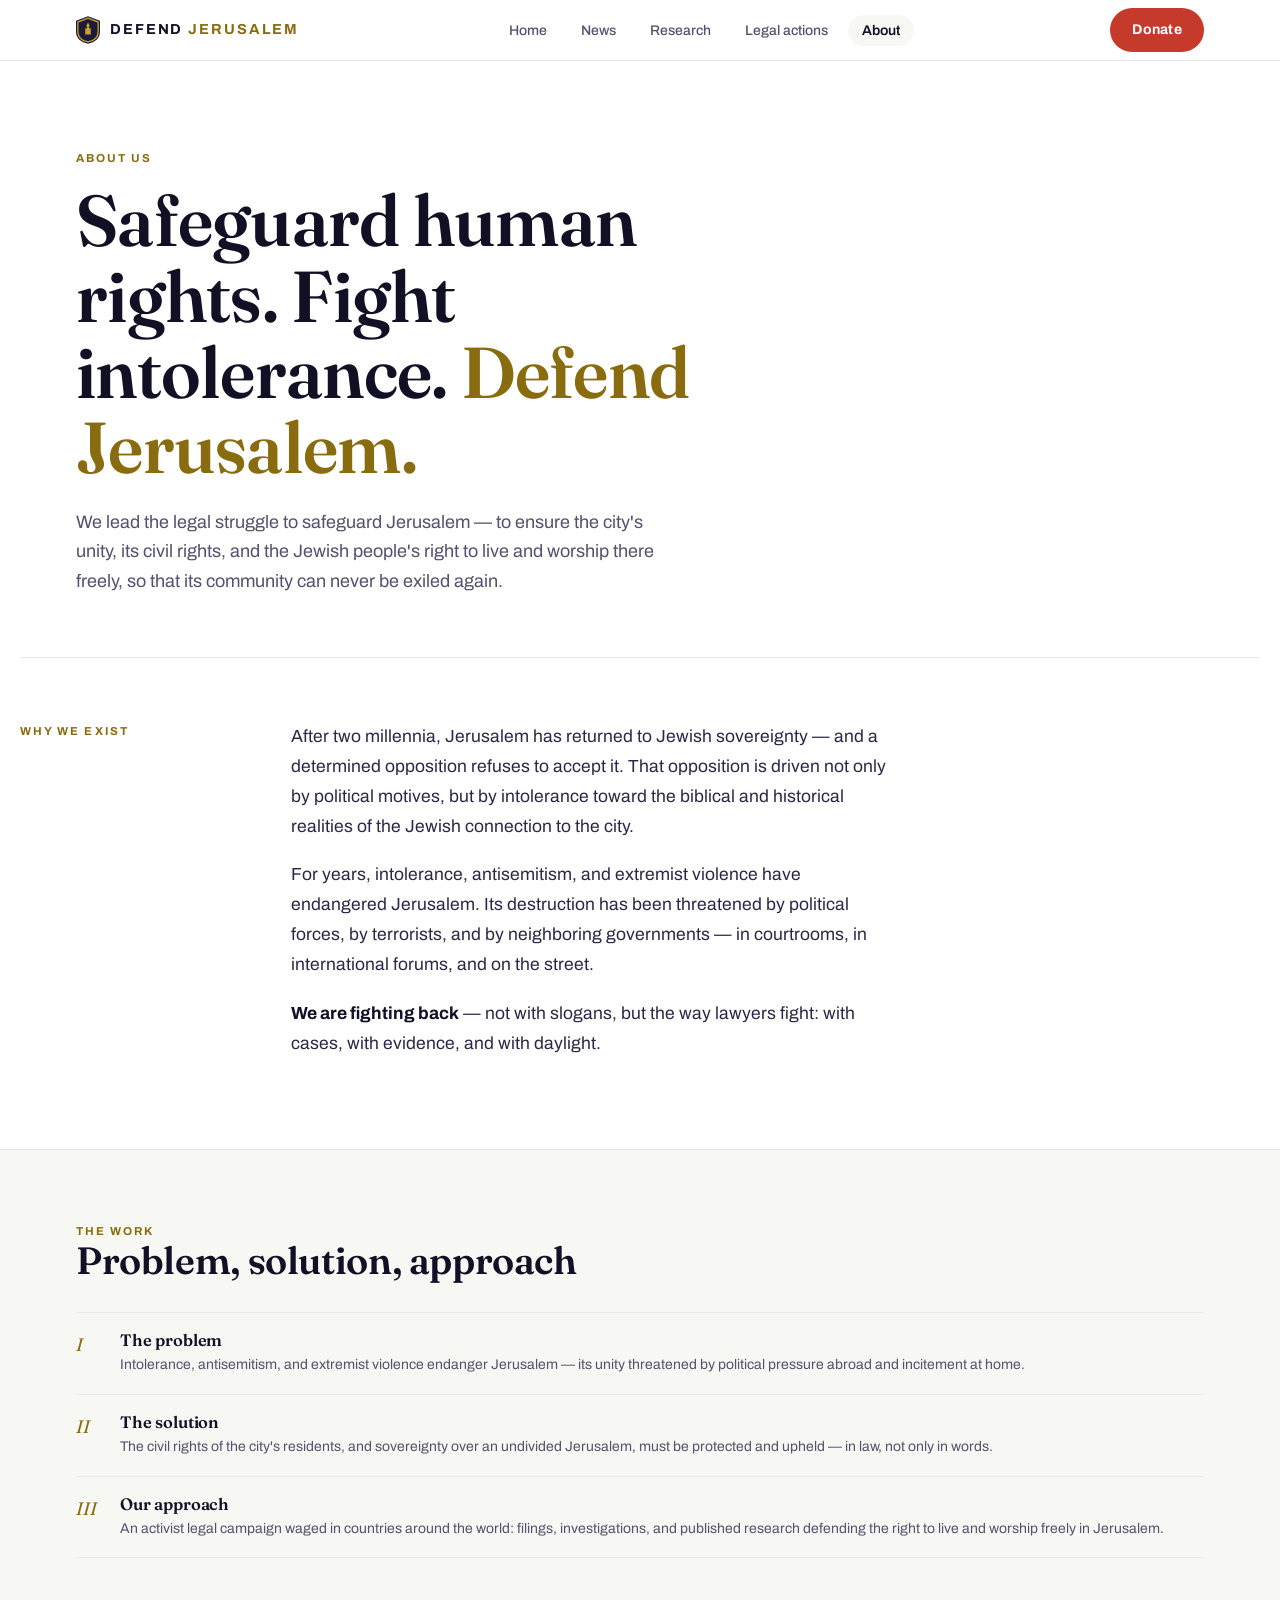
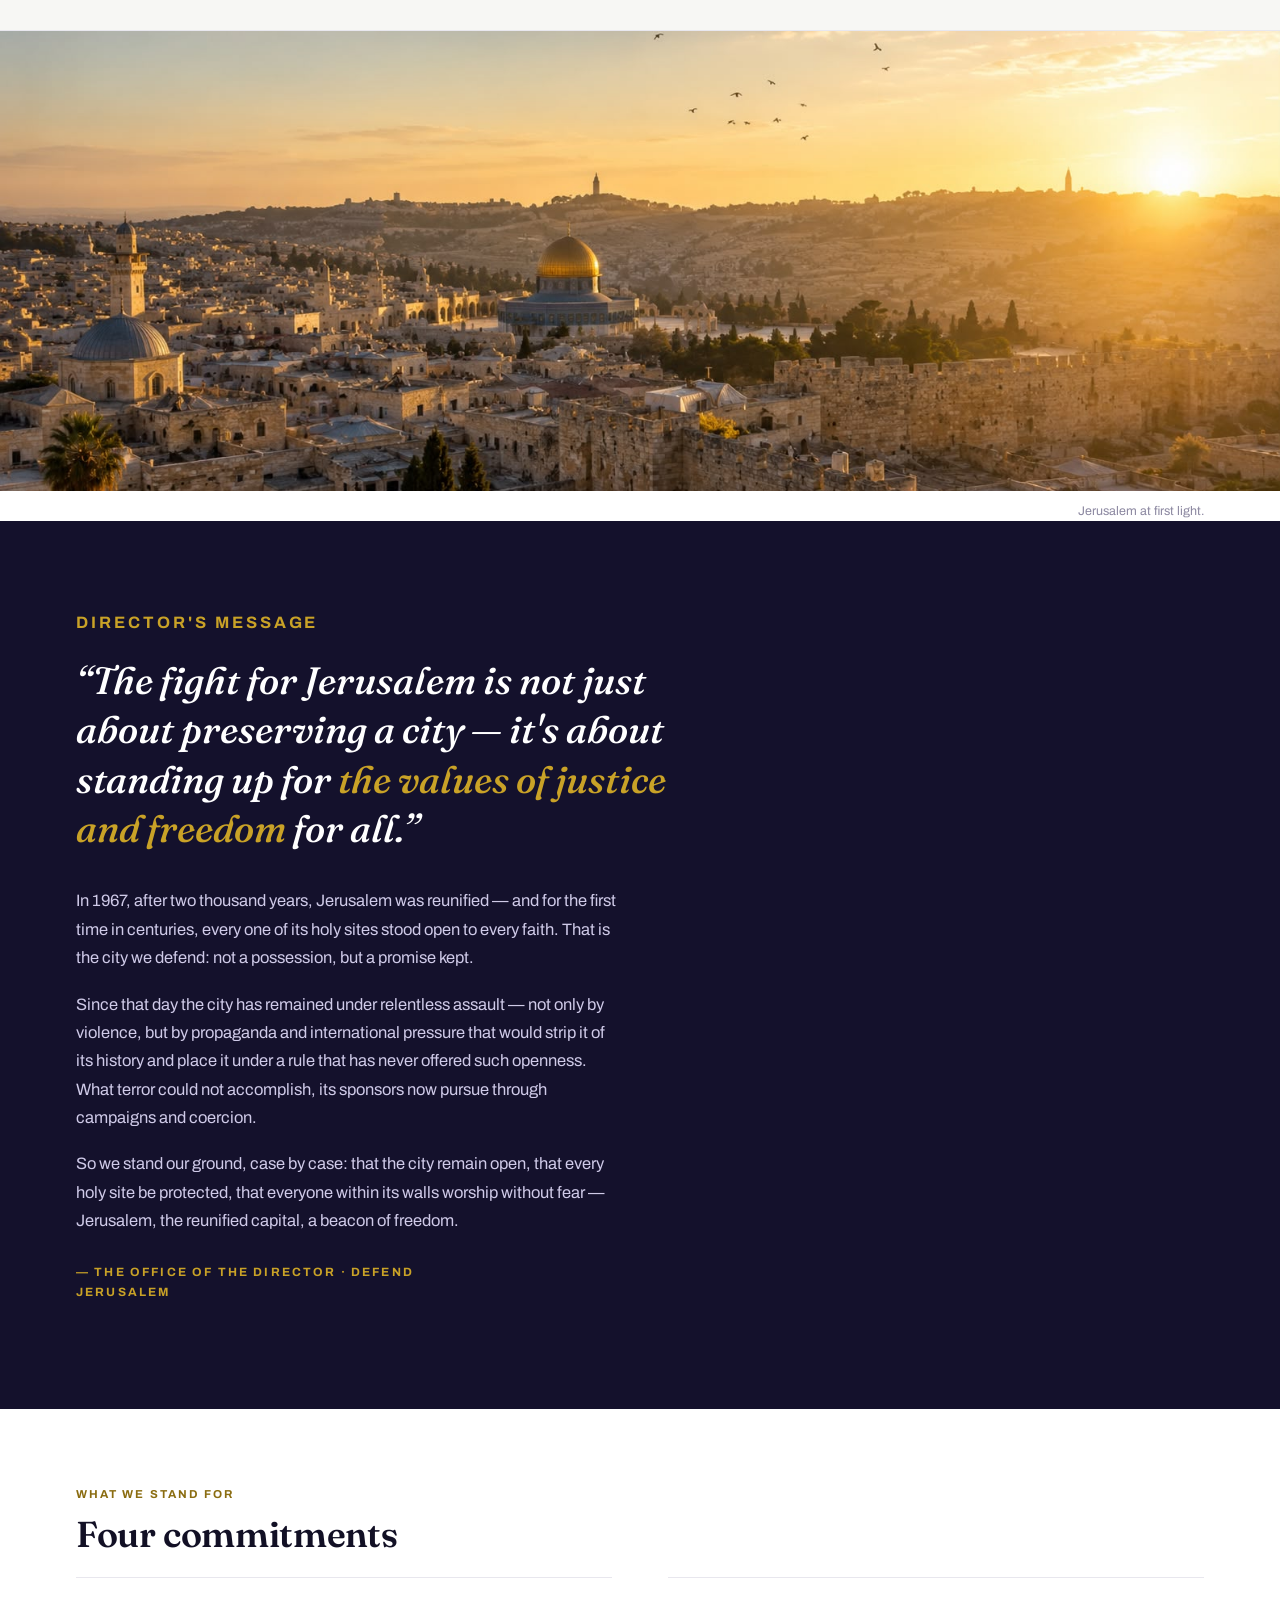
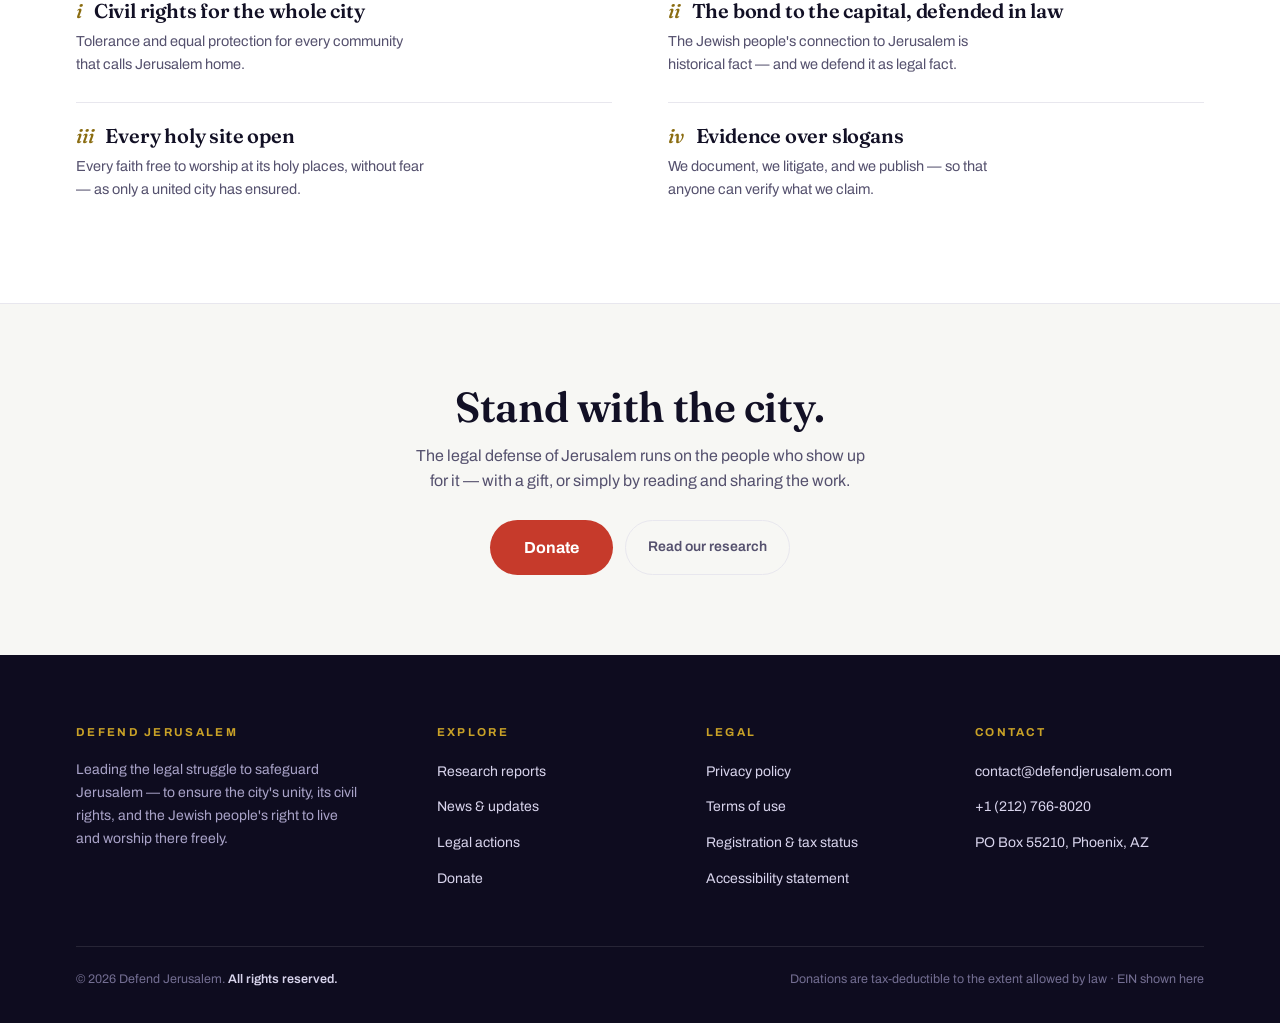
==== commit 3bd302ec: "Nav order: News before Research (build 9) Co-Authored-By: Claude Fable 5 <noreply@anthropic.com>" ====
--- a/about.html
+++ b/about.html
@@ -9,8 +9,8 @@
 <link rel="preconnect" href="https://fonts.googleapis.com">
 <link rel="preconnect" href="https://fonts.gstatic.com" crossorigin>
 <link href="https://fonts.googleapis.com/css2?family=Fraunces:ital,opsz,wght@0,9..144,500;0,9..144,600;1,9..144,500&family=Archivo:wght@400;500;700&display=swap" rel="stylesheet">
-<link rel="stylesheet" href="css/dj.css?v=8">
-<script>(function(){var B='8';fetch('version.json',{cache:'no-store'}).then(function(r){return r.json()}).then(function(j){if(j.v!==B){var u=new URL(location.href);if(u.searchParams.get('r')!==j.v){u.searchParams.set('r',j.v);location.replace(u)}}}).catch(function(){})})();</script>
+<link rel="stylesheet" href="css/dj.css?v=9">
+<script>(function(){var B='9';fetch('version.json',{cache:'no-store'}).then(function(r){return r.json()}).then(function(j){if(j.v!==B){var u=new URL(location.href);if(u.searchParams.get('r')!==j.v){u.searchParams.set('r',j.v);location.replace(u)}}}).catch(function(){})})();</script>
 </head>
 <body>
 <a class="skip" href="#main">Skip to content</a>
@@ -28,8 +28,8 @@
     <nav aria-label="Main">
       <ul class="nav-links">
         <li><a href="index.html">Home</a></li>
+        <li><a href="index.html#news">News</a></li>
         <li><a href="research.html">Research</a></li>
-        <li><a href="index.html#news">News</a></li>
         <li><a href="index.html#actions">Legal actions</a></li>
         <li><a href="about.html" aria-current="page">About</a></li>
       </ul>
@@ -42,8 +42,8 @@
   <nav class="mobile-nav" id="mobile-nav" aria-label="Mobile">
     <ul>
       <li><a href="index.html">Home</a></li>
+      <li><a href="index.html#news">News</a></li>
       <li><a href="research.html">Research</a></li>
-      <li><a href="index.html#news">News</a></li>
       <li><a href="index.html#actions">Legal actions</a></li>
       <li><a href="about.html">About</a></li>
       <li><a href="donate.html">Donate</a></li>
@@ -226,6 +226,6 @@
   </div>
 </footer>
 
-<script src="js/dj.js?v=8"></script>
+<script src="js/dj.js?v=9"></script>
 </body>
 </html>
